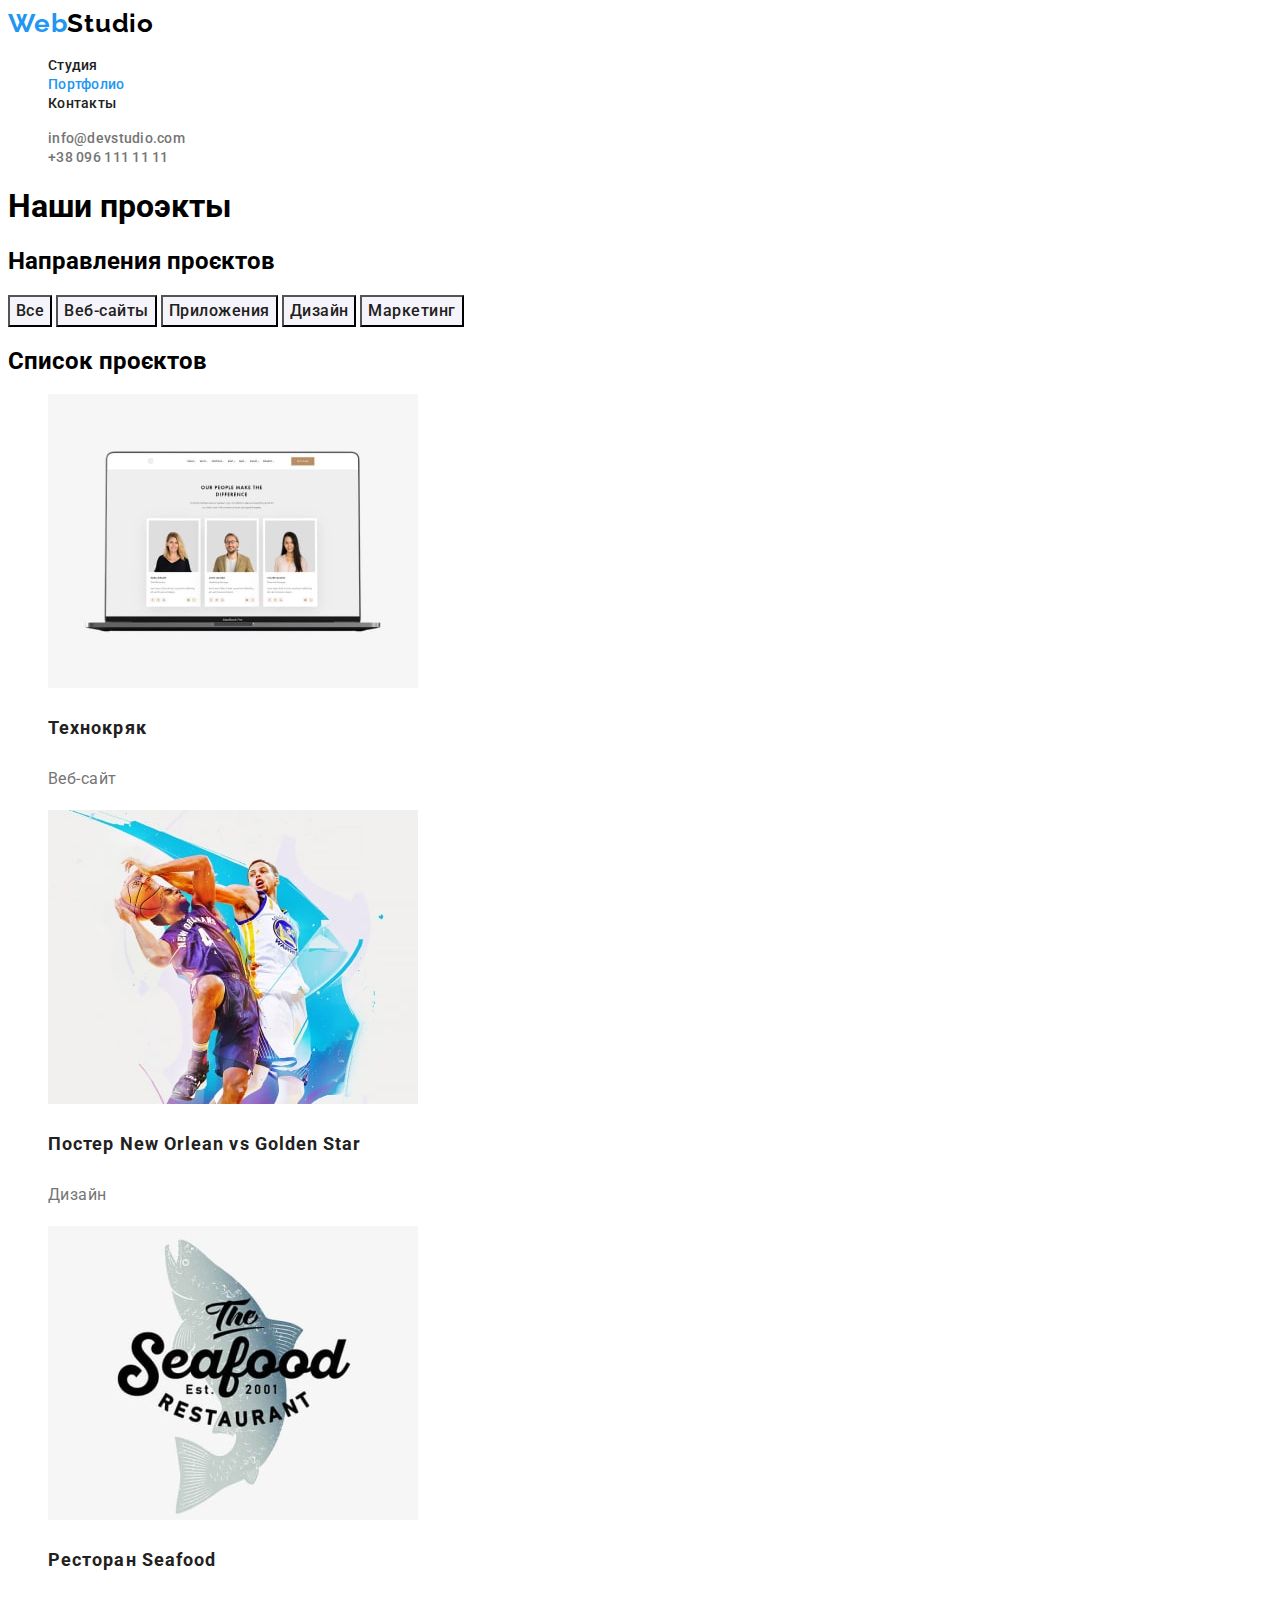
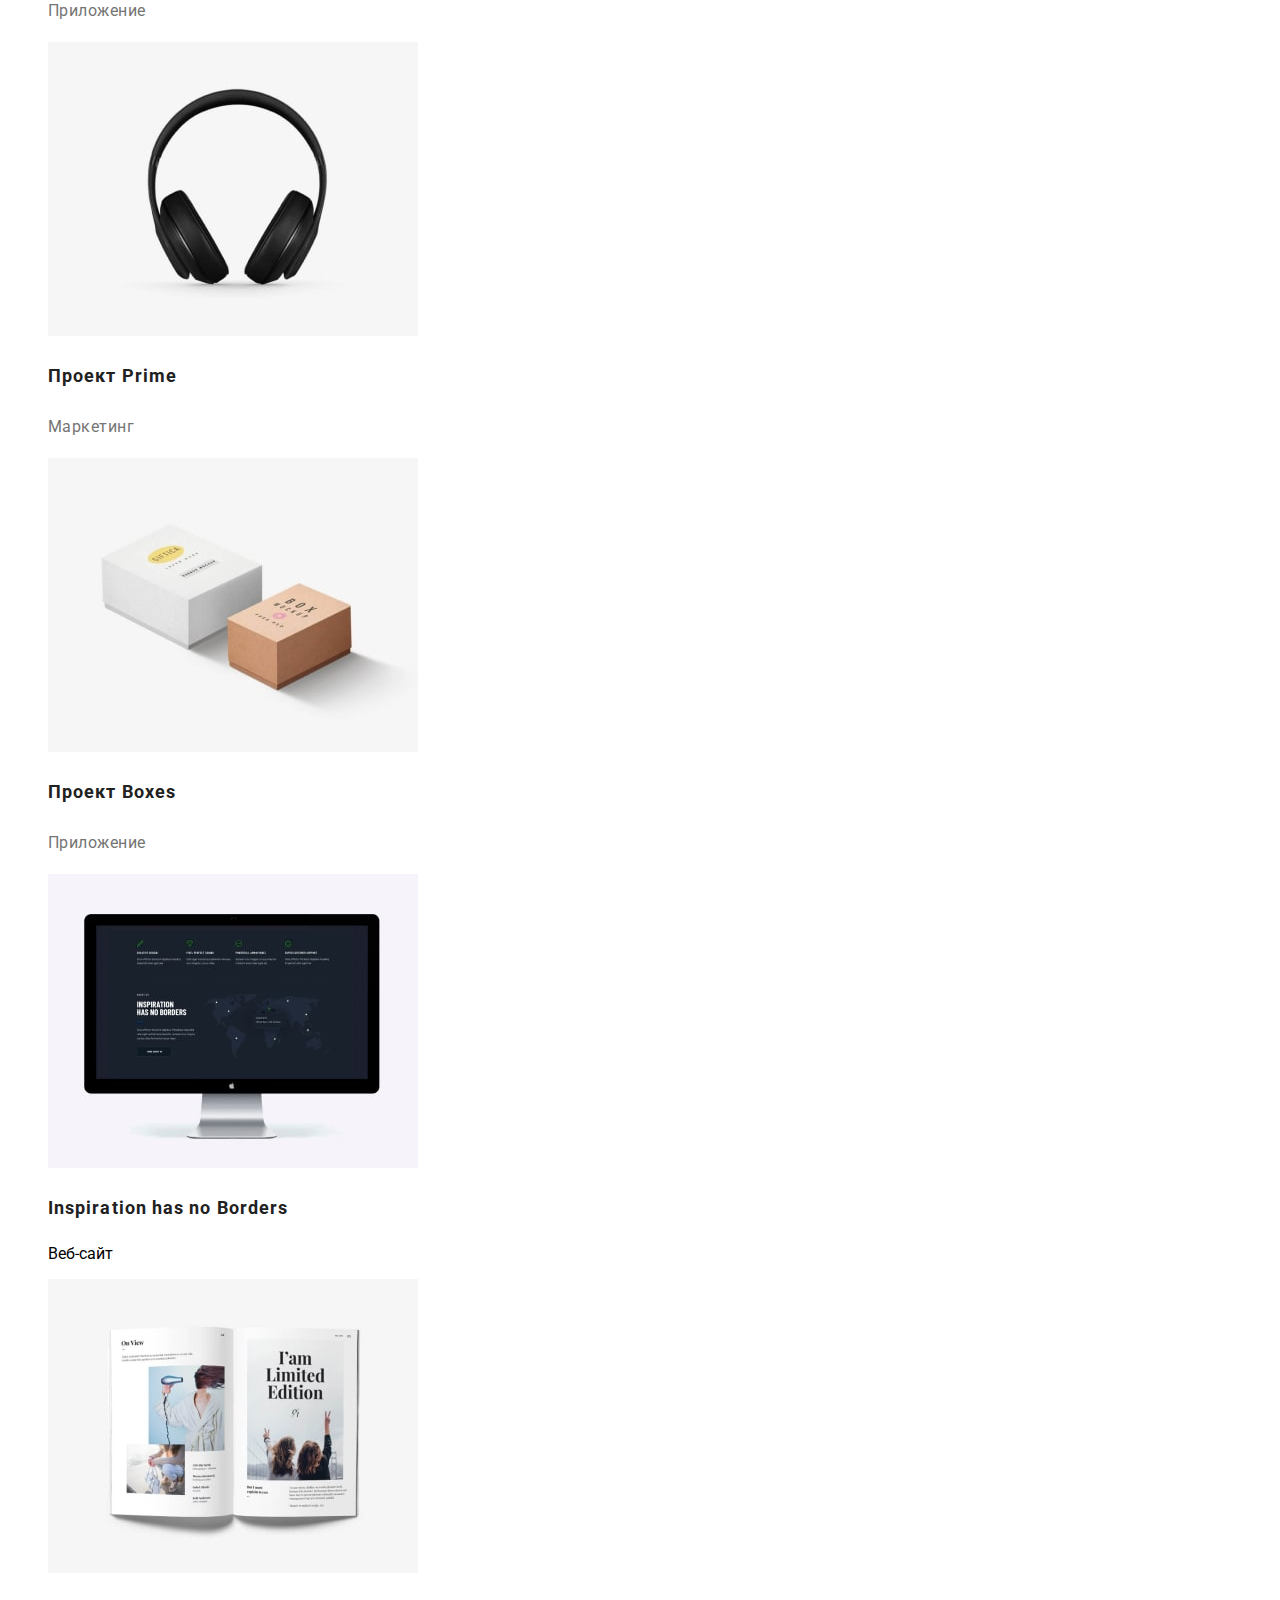
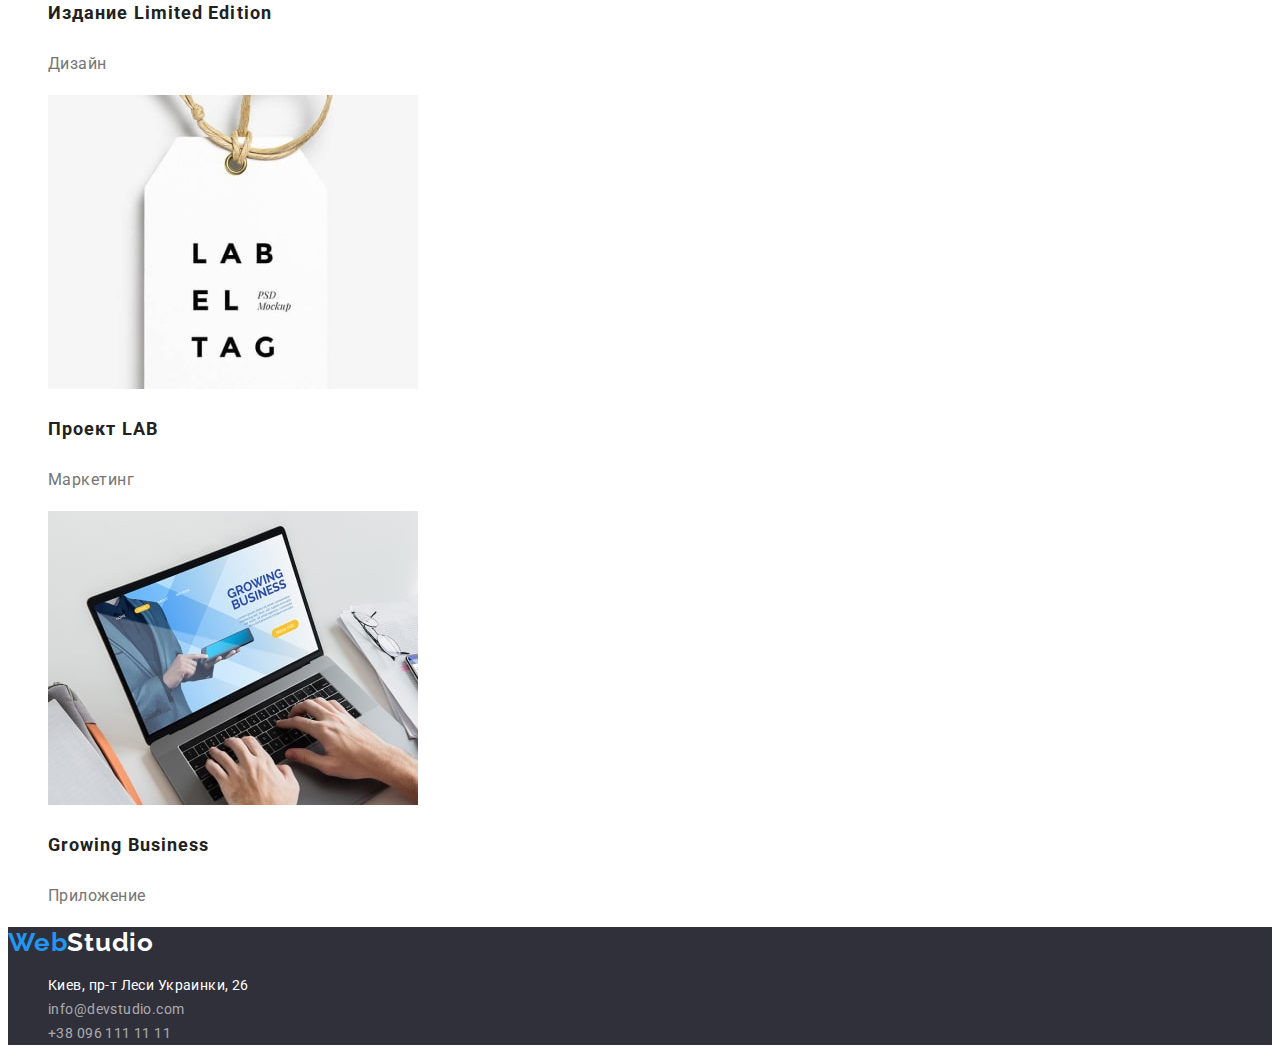
==== portfolio.html @ a6e94756 "Clone home work 2" ====
<!DOCTYPE html>
<html lang="en">
<head>
    <meta charset="UTF-8">
    <meta http-equiv="X-UA-Compatible" content="IE=edge">
    <meta name="viewport" content="width=device-width, initial-scale=1.0">
    <title>Document</title>
    <link rel="stylesheet" href="./ccs/styles.css">
    <link rel="preconnect" href="https://fonts.googleapis.com">
    <link rel="preconnect" href="https://fonts.gstatic.com" crossorigin>
    <link href="https://fonts.googleapis.com/css2?family=Raleway:wght@700&family=Roboto:wght@400;500;700;900&display=swap"
        rel="stylesheet">
    </head>
<body class="pages">
<header>
    <nav>
        <a href="" lang="en" class="logo logo-header link"><span class="logo-accent">Web</span>Studio</a>
        <ul class="naw-list">
            <li class="naw-item list">
                <a href="./" class="naw-link link">Студия</a>
            </li>
            <li class="naw-item list">
                <a href="./portfolio.html" class="naw-link current link">Портфолио</a>
            </li>
            <li class="naw-item list">
                <a href="" class="naw-link link">Контакты</a>
            </li>
        </ul>
    </nav>
    <ul class="info-list">
        <li class="info-item list">
            <a href="" lang="en" class="info-link link">info@devstudio.com</a>
        </li>
        <li class="info-item list">
            <a href="" class="info-link link">+38 096 111 11 11</a>
        </li>
    </ul>
</header>
<main>
    <h1>Наши проэкты</h1>
    <!-- Направления проєктов -->
    <section class="filter">
        <h2 class="filter-title">Направления проєктов</h2>
        <button type="button" class="filter-button">Все</button>
        <button type="button" class="filter-button">Веб-сайты</button>
        <button type="button" class="filter-button">Приложения</button>
        <button type="button" class="filter-button">Дизайн</button>
        <button type="button" class="filter-button">Маркетинг</button>
    </section>
    <section class="project">
        <h2 class="project-title">Список проєктов</h2>
        <ul class="project-list">
            <li class="project-item list">
                <img src="./images/portfolio/project-1.jpg" alt="Макет рабочего сайта" width="370" height="294">
                <h3 class="project-name">Технокряк</h3>
                <p class="project-type">Веб-сайт</p>
            </li>
            <li class="project-item list">
                <img src="./images/portfolio/project-2.jpg" alt="Постер на ктором Играют в баскетбол" width="370" height="294">
                <h3 class="project-name">Постер <span lang="en">New Orlean vs Golden Star</span></h3>
                <p class="project-type">Дизайн</p>
            </li>
            <li class="pproject-item list">
                <img src="./images/portfolio/project-3.jpg" alt="Логотип приложения" width="370" height="294">
                <h3 class="project-name">Ресторан <span lang="en">Seafood</span></h3>
                <p class="project-type">Приложение</p>
            </li>
            <li class="project-item list">
                <img src="./images/portfolio/project-4.jpg" alt="Наушники" width="370" height="294">
                <h3 class="project-name">Проект <span lang="en">Prime</span></h3>
                <p class="project-type">Маркетинг</p>
            </li>
            <li class="project-item list">
                <img src="./images/portfolio/project-5.jpg" alt="Две коробки" width="370" height="294">
                <h3 class="project-name">Проект <span lang="en">Boxes</span></h3>
                <p class="project-type">Приложение</p>
            </li>
            <li class="project-item list">
                <img src="./images/portfolio/project-6.jpg" alt="Макет рабочего сайта" width="370" height="294">
                <h3 lang="en" class="project-name">Inspiration has no Borders</h3>
                <p class="type">Веб-сайт</p>
            </li>
            <li class="project-item list">
                <img src="./images/portfolio/project-7.jpg" alt="Разворот книги с изображениями" width="370" height="294">
                <h3 class="project-name">Издание <span lang="en">Limited Edition</span></h3>
                <p class="project-type">Дизайн</p>
            </li>
            <li class="project-item list">
                <img src="./images/portfolio/project-8.jpg" alt="Бирка с надписью" width="370" height="294">
                <h3 class="project-name">Проект <span lang="en">LAB</span></h3>
                <p class="project-type">Маркетинг</p>
            </li>
            <li class="project-item list">
                <img src="./images/portfolio/project-9.jpg" alt="Ноутбук с открытм приложением" width="370" height="294">
                <h3 lang="en" class="project-name">Growing Business</h3>
                <p class="project-type">Приложение</p>
            </li>
        </ul>
    </section>

</main>
<footer class="footer">
    <a href="" lang="en" class="logo logo-footer link"><span class="logo-accent">Web</span>Studio</a>
    <address class="address">
        <ul class="address-list">
            <li class="address-item list">
                <a href="" class="address-link link">Киев, пр-т Леси Украинки, 26</a>
            </li>
            <li class="address-item list">
                <a href="mailto:info@devstudio.com" lang="en" class="address-link info link">info@devstudio.com</a>
            </li>
            <li class="address-item list">
                <a href="tel:+380961111111" class="address-link info link">+38 096 111 11 11</a>
            </li>
        </ul>
    </address>
</footer>
 
</body>
</html>
---- ccs/styles.css ----
/*  Основной фон       #FFFFFF 
    Вспомагателный фон #F5F4FA 
    Основной текст     #757575 
    Текст заголовков   #212121
    Акцент             #2196F3
    Цвет Лого          #000000

*/

:root {
    --primary-bg-color: #ffffff;
    --secondary-bg-color: #f5f4fa;
    --footer-bg-color: #2f303a;

    --primary-text-color: #757575;
    --secondary-text-color: #ffffff;
    --title-text-color: #212121;

    --logo-white-color: #ffffff;
    --logo-blask-color: #000000;

    --accent-color: #2196f3;
}
/*-------------MAIN-------------*/
.link {
    text-decoration: none;
}
.list {
    list-style-type: none;
}
.pages {
    font-family: Roboto;

    background-color: var(--primary-bg-color);
}

.logo {
    font-family: Raleway;
    font-weight: 700;
    font-size: 26px;
    line-height: 1.19;
    letter-spacing: 0.03em;
    font-size: 26px;
}
.logo-header {
    color: var(--logo-blask-color);
}
.logo-footer {
    color: var(--logo-white-color);
}

.logo-accent {
    color: var(--accent-color);
}

/*----------Site naw----------*/
.naw-link {
    font-style: normal;
    font-weight: 500;
    font-size: 14px;
    line-height: 1.14;
    letter-spacing: 0.02em;
    color: var(--title-text-color);
}

.naw-link:hover,
.naw-link:focus {
    color: var(--accent-color);
}
.naw-link.current {
    color: var(--accent-color);
}

.info-link {
    font-style: normal;
    font-weight: 500;
    font-size: 14px;
    line-height: 1.14;
    letter-spacing: 0.02em;
    color: var(--primary-text-color);
}

.info-link:hover,
.info-link:focus {
    color: var(--accent-color);
}
.address-link {
    font-style: normal;
    font-weight: normal;
    font-size: 14px;
    line-height: 1.71;
    letter-spacing: 0.03em;
    color: var(--secondary-text-color);
}
.address-link.info {
    color: rgba(255, 255, 255, 0.6);
}

/* index.html */

/* --------------------HERO-------------------- */
.hero {
    background-color: var(--primary-text-color);
}
.hero-title {
    font-weight: 900;
    font-size: 44px;
    line-height: 1.36;
    text-align: center;
    letter-spacing: 0.06em;
    text-transform: uppercase;
    color: var(--secondary-text-color);
    font-size: 44px;
}
.hero-button {
    font-weight: 700;
    font-size: 16px;
    line-height: 1.87;
    letter-spacing: 0.06em;
    color: var(--secondary-text-color);
    background-color: var(--accent-color);
    font-size: 16px;
}

/* --------------------ADVANTAGE-------------------- */
.advantage-title {
    font-weight: 700;
    font-size: 14px;
    line-height: 1.4;
    letter-spacing: 0.03em;
    text-transform: uppercase;
    color: var(--title-text-color);
}
.advantage-text {
    font-weight: normal;
    font-size: 14px;
    line-height: 1.71;
    letter-spacing: 0.03em;
    color: var(--primary-text-color);
}

.about-title {
    font-weight: 700;
    font-size: 36px;
    line-height: 1.16;
    text-align: center;
    letter-spacing: 0.03em;
    color: var(--title-text-color);
}

/* --------------------TEAM-------------------- */
.team {
    background-color: var(--secondary-bg-color);
}
.team-title {
    font-weight: 700;
    font-size: 36px;
    line-height: 1.16;
    text-align: center;
    letter-spacing: 0.03em;
    color: var(--title-text-color);
}

.team-name {
    font-weight: 500;
    font-size: 16px;
    line-height: 1.19;
    letter-spacing: 0.03em;
    color: var(--title-text-color);
}
.team-post {
    font-weight: 400;
    font-size: 16px;
    line-height: 1.19;
    letter-spacing: 0.03em;
    color: var(--primary-text-color);
}
/* --------------------FOOTER-------------------- */
.footer {
    background-color: var(--footer-bg-color);
}

/* --------------------portfolio.html-------------------- */

/* --------------------FILTER-------------------- */
.filter-button {
    font-family: Roboto;
    font-weight: 500;
    font-size: 16px;
    line-height: 1.62;
    letter-spacing: 0.03em;
    background-color: var(--secondary-bg-color);
    color: var(--title-text-color);
}
.filter-button:focus,
.filter-button:hover {
    background-color: var(--accent-color);
    color: var(--secondary-text-color);
}

/* --------------------PROJECTS-------------------- */
.project-name {
    font-weight: 700;
    font-size: 18px;
    line-height: 2;
    letter-spacing: 0.06em;
    color: var(--title-text-color);
}
.project-type {
    font-weight: 400;
    font-size: 16px;
    line-height: 1.87;
    letter-spacing: 0.03em;
    color: var(--primary-text-color);
}
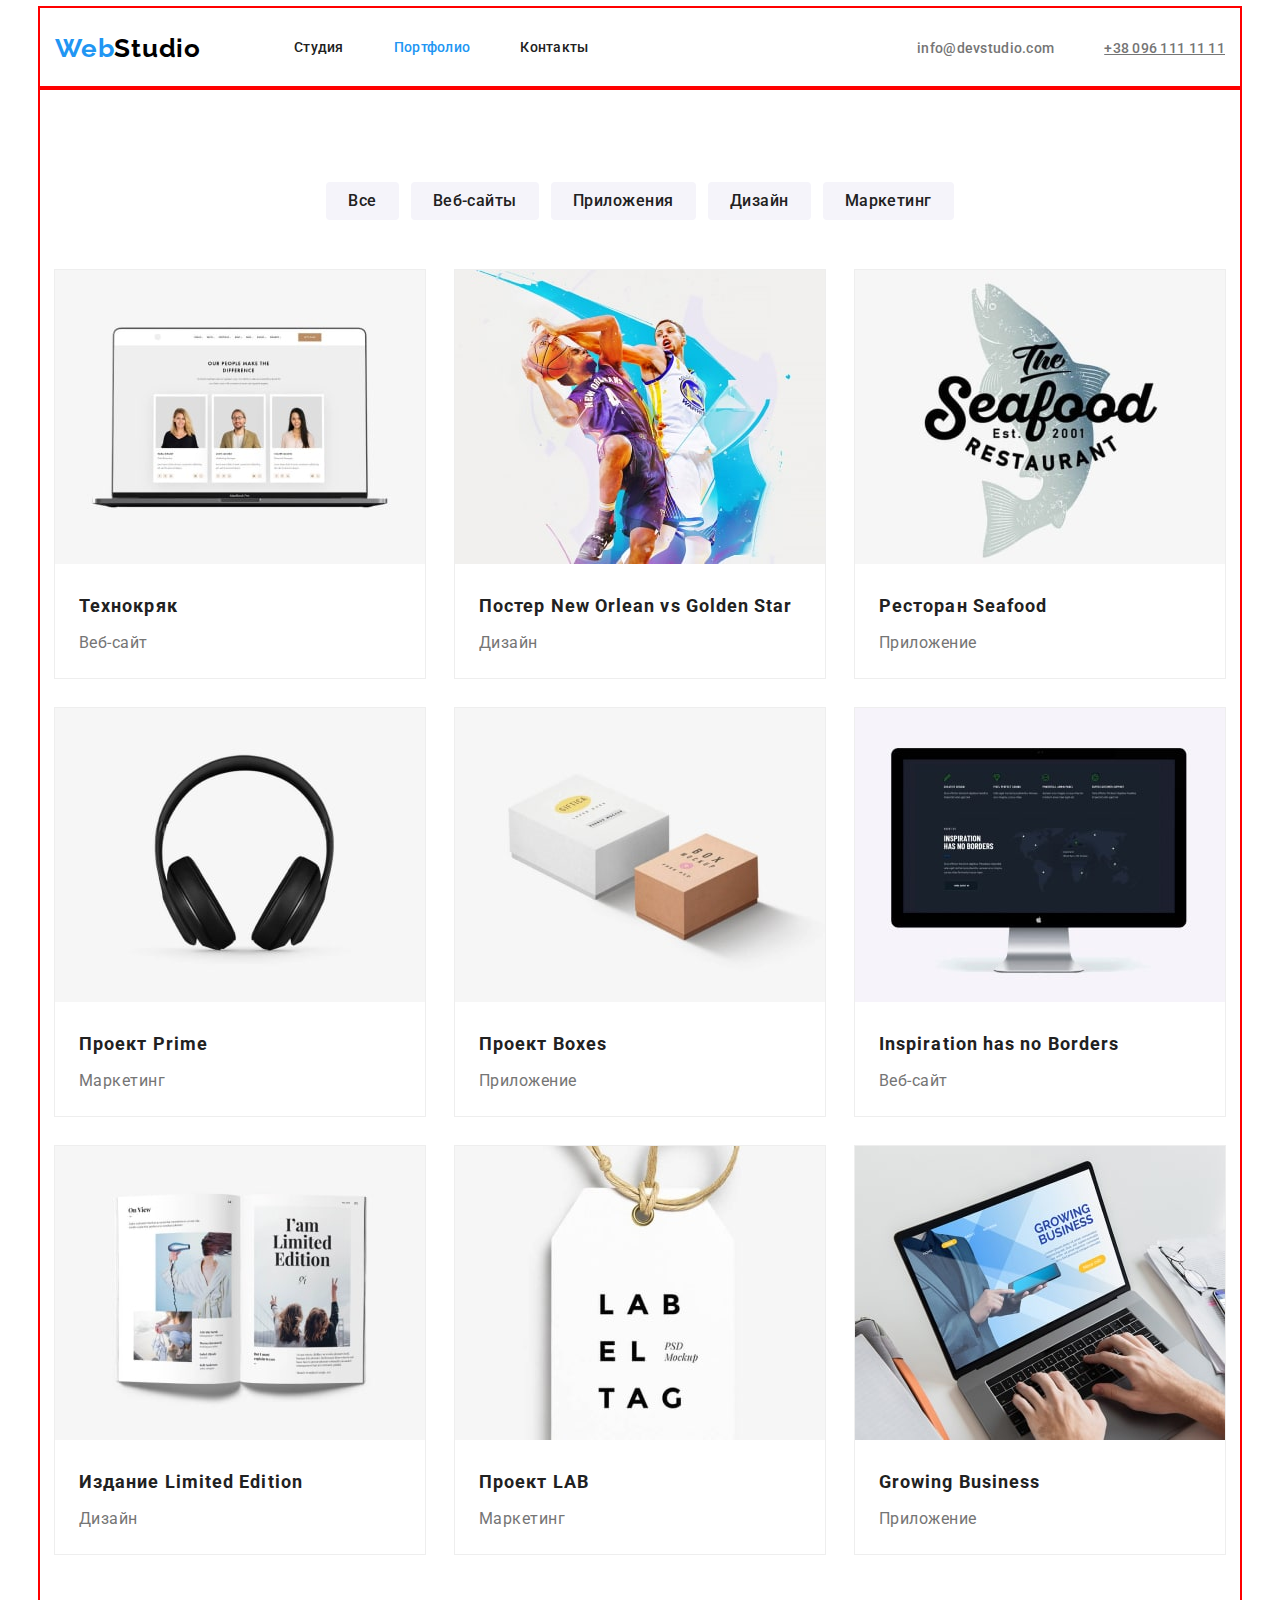
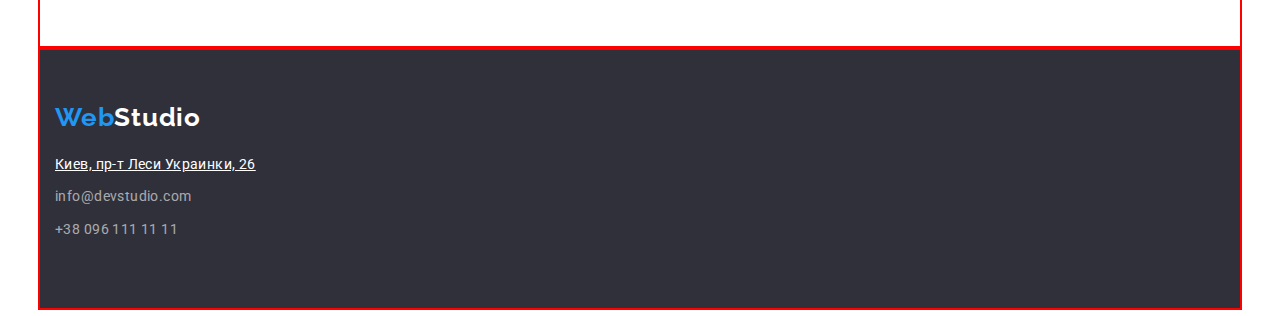
==== commit e0f17ff7: "Add home work 3." ====
--- a/portfolio.html
+++ b/portfolio.html
@@ -11,110 +11,114 @@
     <link href="https://fonts.googleapis.com/css2?family=Raleway:wght@700&family=Roboto:wght@400;500;700;900&display=swap"
         rel="stylesheet">
     </head>
-<body class="pages">
-<header>
-    <nav>
-        <a href="" lang="en" class="logo logo-header link"><span class="logo-accent">Web</span>Studio</a>
-        <ul class="naw-list">
-            <li class="naw-item list">
-                <a href="./" class="naw-link link">Студия</a>
-            </li>
-            <li class="naw-item list">
-                <a href="./portfolio.html" class="naw-link current link">Портфолио</a>
-            </li>
-            <li class="naw-item list">
-                <a href="" class="naw-link link">Контакты</a>
-            </li>
-        </ul>
-    </nav>
-    <ul class="info-list">
-        <li class="info-item list">
-            <a href="" lang="en" class="info-link link">info@devstudio.com</a>
-        </li>
-        <li class="info-item list">
-            <a href="" class="info-link link">+38 096 111 11 11</a>
-        </li>
-    </ul>
-</header>
+<body class="pages"> 
+    <header class="page-header">
+        <div class="main-nav conteiner">
+            <nav class="nav-content">
+                <a href="" lang="en" class="logo logo-header link"><span class="logo-accent">Web</span>Studio</a>
+                <ul class="naw-list list">
+                    <li class="naw-item">
+                        <a href="./" class="naw-link link">Студия</a>
+                    </li>
+                    <li class="naw-item">
+                        <a href="" class="naw-link current link">Портфолио</a>
+                    </li>
+                    <li class="naw-item">
+                        <a href="" class="naw-link link">Контакты</a>
+                    </li>
+                </ul>
+            </nav>
+            <ul class="info-list list">
+                <li class="info-item">
+                    <a href="" lang="en" class="info-link link">info@devstudio.com</a>
+                </li>
+                <li class="info-item list">
+                    <a href="" class="info-link">+38 096 111 11 11</a>
+                </li>
+            </ul>
+        </div>
+    </header>
 <main>
-    <h1>Наши проэкты</h1>
-    <!-- Направления проєктов -->
-    <section class="filter">
-        <h2 class="filter-title">Направления проєктов</h2>
-        <button type="button" class="filter-button">Все</button>
-        <button type="button" class="filter-button">Веб-сайты</button>
-        <button type="button" class="filter-button">Приложения</button>
-        <button type="button" class="filter-button">Дизайн</button>
-        <button type="button" class="filter-button">Маркетинг</button>
+    <section class="main-project conteiner">
+        <h1 class="visually-hidden">Наши проэкты</h1>
+        <!-- Направления проєктов -->
+        <div class="filter">
+            <h2 class="filter-title visually-hidden">Направления проєктов</h2>
+            <button type="button" class="filter-button">Все</button>
+            <button type="button" class="filter-button">Веб-сайты</button>
+            <button type="button" class="filter-button">Приложения</button>
+          <button type="button" class="filter-button">Дизайн</button>
+            <button type="button" class="filter-button">Маркетинг</button>
+        </div>
+        <div class="project">
+            <h2 class="project-title visually-hidden">Список проєктов</h2>
+            <ul class="project-list list">
+                <li class="project-item">
+                    <img src="./images/portfolio/project-1.jpg" alt="Макет рабочего сайта" width="370" height="294">
+                    <h3 class="project-name">Технокряк</h3>
+                    <p class="project-type">Веб-сайт</p>
+                </li>
+                <li class="project-item">
+                    <img src="./images/portfolio/project-2.jpg" alt="Постер на ктором Играют в баскетбол" width="370"
+                        height="294">
+                    <h3 class="project-name">Постер <span lang="en">New Orlean vs Golden Star</span></h3>
+                    <p class="project-type">Дизайн</p>
+                </li>
+                <li class="project-item">
+                    <img src="./images/portfolio/project-3.jpg" alt="Логотип приложения" width="370" height="294">
+                    <h3 class="project-name">Ресторан <span lang="en">Seafood</span></h3>
+                    <p class="project-type">Приложение</p>
+                </li>
+                <li class="project-item">
+                    <img src="./images/portfolio/project-4.jpg" alt="Наушники" width="370" height="294">
+                    <h3 class="project-name">Проект <span lang="en">Prime</span></h3>
+                    <p class="project-type">Маркетинг</p>
+                </li>
+                <li class="project-item">
+                    <img src="./images/portfolio/project-5.jpg" alt="Две коробки" width="370" height="294">
+                    <h3 class="project-name">Проект <span lang="en">Boxes</span></h3>
+                    <p class="project-type">Приложение</p>
+                </li>
+                <li class="project-item">
+                    <img src="./images/portfolio/project-6.jpg" alt="Макет рабочего сайта" width="370" height="294">
+                    <h3 lang="en" class="project-name">Inspiration has no Borders</h3>
+                    <p class="project-type">Веб-сайт</p>
+                </li>
+                <li class="project-item">
+                    <img src="./images/portfolio/project-7.jpg" alt="Разворот книги с изображениями" width="370" height="294">
+                    <h3 class="project-name">Издание <span lang="en">Limited Edition</span></h3>
+                    <p class="project-type">Дизайн</p>
+                </li>
+                <li class="project-item">
+                    <img src="./images/portfolio/project-8.jpg" alt="Бирка с надписью" width="370" height="294">
+                    <h3 class="project-name">Проект <span lang="en">LAB</span></h3>
+                    <p class="project-type">Маркетинг</p>
+                </li>
+                <li class="project-item">
+                    <img src="./images/portfolio/project-9.jpg" alt="Ноутбук с открытм приложением" width="370" height="294">
+                    <h3 lang="en" class="project-name">Growing Business</h3>
+                    <p class="project-type">Приложение</p>
+                </li>
+            </ul>
+        </div>
     </section>
-    <section class="project">
-        <h2 class="project-title">Список проєктов</h2>
-        <ul class="project-list">
-            <li class="project-item list">
-                <img src="./images/portfolio/project-1.jpg" alt="Макет рабочего сайта" width="370" height="294">
-                <h3 class="project-name">Технокряк</h3>
-                <p class="project-type">Веб-сайт</p>
-            </li>
-            <li class="project-item list">
-                <img src="./images/portfolio/project-2.jpg" alt="Постер на ктором Играют в баскетбол" width="370" height="294">
-                <h3 class="project-name">Постер <span lang="en">New Orlean vs Golden Star</span></h3>
-                <p class="project-type">Дизайн</p>
-            </li>
-            <li class="pproject-item list">
-                <img src="./images/portfolio/project-3.jpg" alt="Логотип приложения" width="370" height="294">
-                <h3 class="project-name">Ресторан <span lang="en">Seafood</span></h3>
-                <p class="project-type">Приложение</p>
-            </li>
-            <li class="project-item list">
-                <img src="./images/portfolio/project-4.jpg" alt="Наушники" width="370" height="294">
-                <h3 class="project-name">Проект <span lang="en">Prime</span></h3>
-                <p class="project-type">Маркетинг</p>
-            </li>
-            <li class="project-item list">
-                <img src="./images/portfolio/project-5.jpg" alt="Две коробки" width="370" height="294">
-                <h3 class="project-name">Проект <span lang="en">Boxes</span></h3>
-                <p class="project-type">Приложение</p>
-            </li>
-            <li class="project-item list">
-                <img src="./images/portfolio/project-6.jpg" alt="Макет рабочего сайта" width="370" height="294">
-                <h3 lang="en" class="project-name">Inspiration has no Borders</h3>
-                <p class="type">Веб-сайт</p>
-            </li>
-            <li class="project-item list">
-                <img src="./images/portfolio/project-7.jpg" alt="Разворот книги с изображениями" width="370" height="294">
-                <h3 class="project-name">Издание <span lang="en">Limited Edition</span></h3>
-                <p class="project-type">Дизайн</p>
-            </li>
-            <li class="project-item list">
-                <img src="./images/portfolio/project-8.jpg" alt="Бирка с надписью" width="370" height="294">
-                <h3 class="project-name">Проект <span lang="en">LAB</span></h3>
-                <p class="project-type">Маркетинг</p>
-            </li>
-            <li class="project-item list">
-                <img src="./images/portfolio/project-9.jpg" alt="Ноутбук с открытм приложением" width="370" height="294">
-                <h3 lang="en" class="project-name">Growing Business</h3>
-                <p class="project-type">Приложение</p>
-            </li>
-        </ul>
-    </section>
-
 </main>
-<footer class="footer">
-    <a href="" lang="en" class="logo logo-footer link"><span class="logo-accent">Web</span>Studio</a>
-    <address class="address">
-        <ul class="address-list">
-            <li class="address-item list">
-                <a href="" class="address-link link">Киев, пр-т Леси Украинки, 26</a>
-            </li>
-            <li class="address-item list">
-                <a href="mailto:info@devstudio.com" lang="en" class="address-link info link">info@devstudio.com</a>
-            </li>
-            <li class="address-item list">
-                <a href="tel:+380961111111" class="address-link info link">+38 096 111 11 11</a>
-            </li>
-        </ul>
-    </address>
-</footer>
+    <footer class="footer conteiner">
+        <a href="" lang="en" class="logo logo-footer link"><span class="logo-accent">Web</span>Studio</a>
+        <address class="address">
+            <ul class="address-list list">
+                <li class="address-item">
+                    <a href="" class="address-link">Киев, пр-т Леси Украинки, 26</a>
+                </li>
+                <li class="address-item">
+                    <a href="mailto:info@devstudio.com" lang="en" class="address-link info link">info@devstudio.com</a>
+                </li>
+                <li class="address-item">
+                    <a href="tel:+380961111111" class="address-link info link">+38 096 111 11 11</a>
+                </li>
+            </ul>
+        </address>
+    </footer>
  
 </body>
 </html>--- a/ccs/styles.css
+++ b/ccs/styles.css
@@ -6,6 +6,11 @@
     Цвет Лого          #000000
 
 */
+*,
+*::before,
+*::after {
+    box-sizing: border-box;
+}
 
 :root {
     --primary-bg-color: #ffffff;
@@ -22,10 +27,40 @@
     --accent-color: #2196f3;
 }
 /*-------------MAIN-------------*/
+.conteiner {
+    margin-left: auto;
+    margin-right: auto;
+    width: 1200px;
+    padding-left: 15px;
+    padding-right: 15px;
+    outline: 2px solid red;
+}
+h1,
+h2,
+h3,
+h4,
+h5,
+h6,
+p {
+    margin: 0;
+}
+
+.visually-hidden {
+    position: absolute;
+    width: 1px;
+    height: 1px;
+    margin: -1px;
+    padding: 0;
+    overflow: hidden;
+    border: 0;
+    clip: rect(0 0 0 0);
+}
 .link {
     text-decoration: none;
 }
 .list {
+    padding: 0px;
+    margin: 0px;
     list-style-type: none;
 }
 .pages {
@@ -54,13 +89,37 @@
 }
 
 /*----------Site naw----------*/
+.main-nav {
+    display: flex;
+    align-items: center;
+    justify-content: space-between;
+}
+
+.nav-content {
+    display: flex;
+    align-items: center;
+}
+
+.naw-list {
+    display: flex;
+    margin-left: 93px;
+}
+
+.naw-item:not(:last-child) {
+    margin-right: 50px;
+}
+
 .naw-link {
+    display: block;
+    padding-top: 32px;
+    padding-bottom: 32px;
     font-style: normal;
     font-weight: 500;
     font-size: 14px;
     line-height: 1.14;
     letter-spacing: 0.02em;
     color: var(--title-text-color);
+    /* background-color: teal; */
 }
 
 .naw-link:hover,
@@ -71,7 +130,17 @@
     color: var(--accent-color);
 }
 
+.info-list {
+    display: flex;
+}
+.info-item:not(:last-child) {
+    margin-right: 50px;
+}
+
 .info-link {
+    /* background-color: tomato; */
+    padding-top: 32px;
+    padding-bottom: 32px;
     font-style: normal;
     font-weight: 500;
     font-size: 14px;
@@ -84,6 +153,13 @@
 .info-link:focus {
     color: var(--accent-color);
 }
+
+.address {
+    margin-top: 20px;
+}
+.address-item:not(:last-child) {
+    margin-bottom: 9px;
+}
 .address-link {
     font-style: normal;
     font-weight: normal;
@@ -100,9 +176,18 @@
 
 /* --------------------HERO-------------------- */
 .hero {
+    padding-top: 47px;
+    padding-bottom: 47px;
+}
+
+.hero-content {
     background-color: var(--primary-text-color);
+    text-align: center;
+    padding-top: 200px;
+    padding-bottom: 200px;
 }
 .hero-title {
+    padding-bottom: 20px;
     font-weight: 900;
     font-size: 44px;
     line-height: 1.36;
@@ -113,6 +198,11 @@
     font-size: 44px;
 }
 .hero-button {
+    padding-bottom: 20px;
+    display: inline-block;
+    border-radius: 4px;
+    padding: 10px 32px;
+    font-family: Roboto;
     font-weight: 700;
     font-size: 16px;
     line-height: 1.87;
@@ -123,7 +213,23 @@
 }
 
 /* --------------------ADVANTAGE-------------------- */
+.advantage {
+    padding-bottom: 47px;
+}
+
+.advantage-list {
+    display: flex;
+    margin-left: -15px;
+    margin-right: -15px;
+}
+.advantage-item {
+    margin-left: 15px;
+    margin-right: 15px;
+    flex-basis: calc((100% - 90px) / 3);
+}
+
 .advantage-title {
+    margin-bottom: 10px;
     font-weight: 700;
     font-size: 14px;
     line-height: 1.4;
@@ -138,8 +244,12 @@
     letter-spacing: 0.03em;
     color: var(--primary-text-color);
 }
-
+.about {
+    padding-bottom: 94px;
+    padding-top: 47px;
+}
 .about-title {
+    margin-bottom: 50px;
     font-weight: 700;
     font-size: 36px;
     line-height: 1.16;
@@ -148,11 +258,21 @@
     color: var(--title-text-color);
 }
 
+.about-list {
+    display: flex;
+}
+.about-item:not(:last-child) {
+    margin-right: 30px;
+}
+
 /* --------------------TEAM-------------------- */
 .team {
+    padding-top: 94px;
+    padding-bottom: 94px;
     background-color: var(--secondary-bg-color);
 }
 .team-title {
+    margin-bottom: 50px;
     font-weight: 700;
     font-size: 36px;
     line-height: 1.16;
@@ -161,7 +281,23 @@
     color: var(--title-text-color);
 }
 
+.team-list {
+    display: flex;
+}
+
+.team-item {
+    text-align: center;
+    border-bottom-right-radius: 4px;
+    border-bottom-left-radius: 4px;
+    background-color: var(--primary-bg-color);
+}
+.team-item:not(:last-child) {
+    margin-right: 30px;
+}
+
 .team-name {
+    margin-top: 30px;
+    margin-bottom: 10px;
     font-weight: 500;
     font-size: 16px;
     line-height: 1.19;
@@ -169,6 +305,7 @@
     color: var(--title-text-color);
 }
 .team-post {
+    margin-bottom: 30px;
     font-weight: 400;
     font-size: 16px;
     line-height: 1.19;
@@ -177,13 +314,27 @@
 }
 /* --------------------FOOTER-------------------- */
 .footer {
+    padding-top: 54px;
+    padding-bottom: 66px;
     background-color: var(--footer-bg-color);
 }
 
 /* --------------------portfolio.html-------------------- */
 
 /* --------------------FILTER-------------------- */
+.main-project {
+    padding-top: 94px;
+    padding-bottom: 94px;
+}
+.filter {
+    text-align: center;
+    padding-bottom: 50px;
+}
 .filter-button {
+    display: inline-block;
+    border: 0px;
+    border-radius: 4px;
+    padding: 6px 22px;
     font-family: Roboto;
     font-weight: 500;
     font-size: 16px;
@@ -197,9 +348,28 @@
     background-color: var(--accent-color);
     color: var(--secondary-text-color);
 }
+.filter-button:not(:last-child) {
+    margin-right: 8px;
+}
 
 /* --------------------PROJECTS-------------------- */
+
+.project-list {
+    display: flex;
+    flex-wrap: wrap;
+    margin: -15px;
+}
+.project-item {
+    outline: 1px solid #eeeeee;
+    margin: 15px;
+    flex-basis: calc((100% - 90px) / 3);
+}
+
 .project-name {
+    padding-left: 24px;
+    padding-right: 24px;
+    padding-top: 20px;
+    padding-bottom: 4px;
     font-weight: 700;
     font-size: 18px;
     line-height: 2;
@@ -207,6 +377,9 @@
     color: var(--title-text-color);
 }
 .project-type {
+    padding-left: 24px;
+    padding-right: 24px;
+    padding-bottom: 20px;
     font-weight: 400;
     font-size: 16px;
     line-height: 1.87;
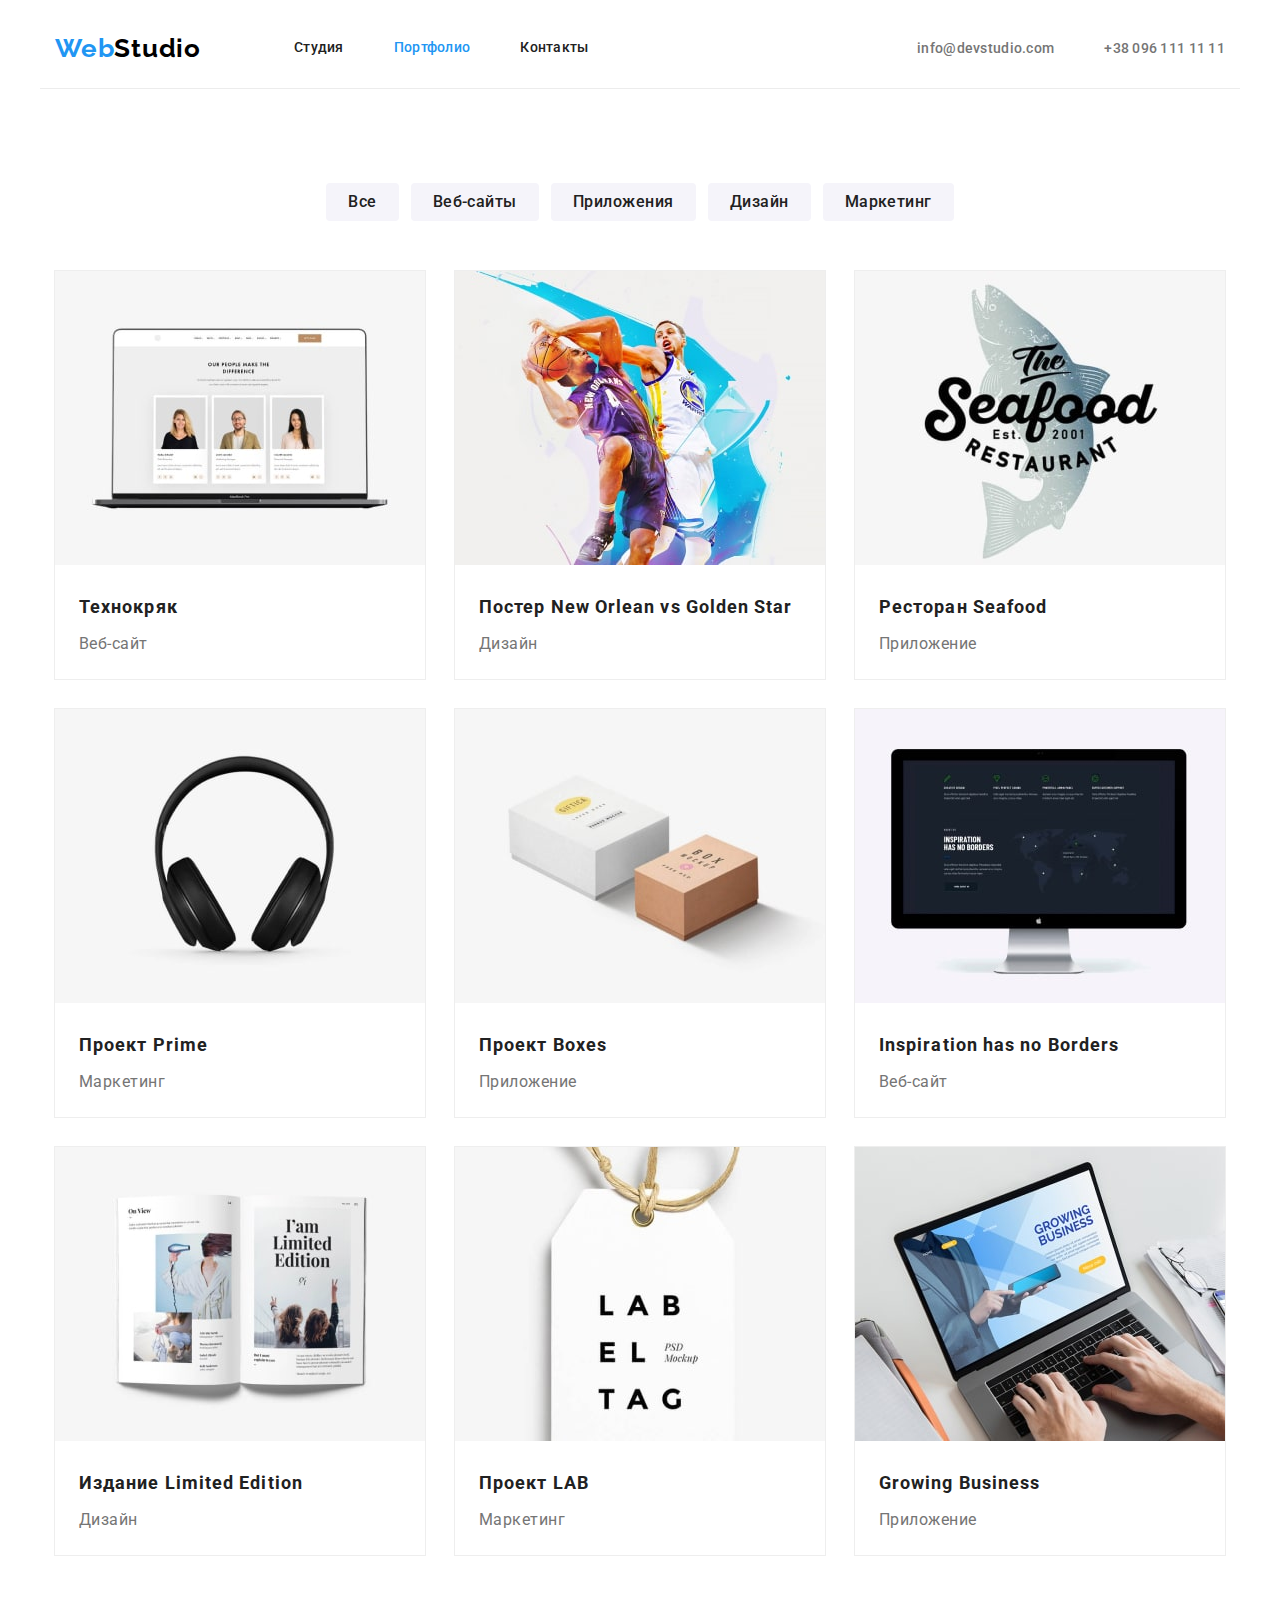
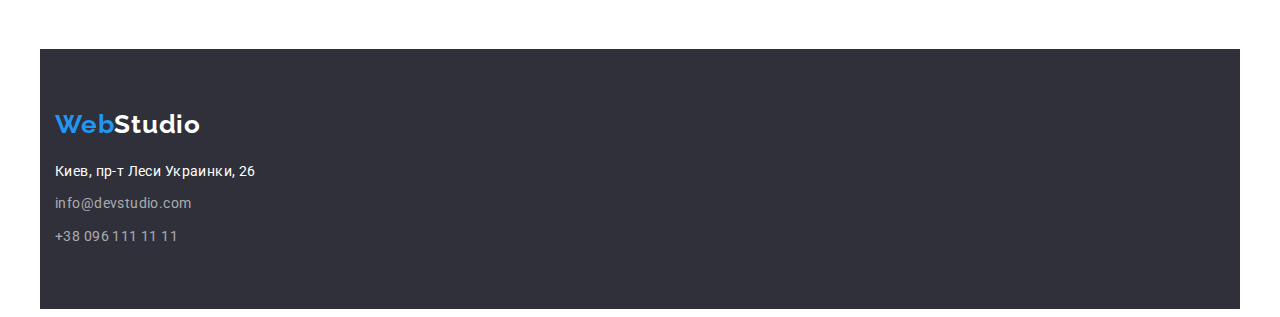
==== commit e60dbc20: "Исправил верстку контейнера." ====
--- a/portfolio.html
+++ b/portfolio.html
@@ -30,77 +30,79 @@
             </nav>
             <ul class="info-list list">
                 <li class="info-item">
-                    <a href="" lang="en" class="info-link link">info@devstudio.com</a>
+                    <a href="mailto:info@devstudio.com" lang="en" class="info-link link">info@devstudio.com</a>
                 </li>
                 <li class="info-item list">
-                    <a href="" class="info-link">+38 096 111 11 11</a>
+                    <a href="tel:+380961111111" class="info-link link">+38 096 111 11 11</a>
                 </li>
             </ul>
         </div>
     </header>
 <main>
-    <section class="main-project conteiner">
-        <h1 class="visually-hidden">Наши проэкты</h1>
-        <!-- Направления проєктов -->
-        <div class="filter">
-            <h2 class="filter-title visually-hidden">Направления проєктов</h2>
-            <button type="button" class="filter-button">Все</button>
-            <button type="button" class="filter-button">Веб-сайты</button>
-            <button type="button" class="filter-button">Приложения</button>
-          <button type="button" class="filter-button">Дизайн</button>
-            <button type="button" class="filter-button">Маркетинг</button>
-        </div>
-        <div class="project">
-            <h2 class="project-title visually-hidden">Список проєктов</h2>
-            <ul class="project-list list">
-                <li class="project-item">
-                    <img src="./images/portfolio/project-1.jpg" alt="Макет рабочего сайта" width="370" height="294">
-                    <h3 class="project-name">Технокряк</h3>
-                    <p class="project-type">Веб-сайт</p>
-                </li>
-                <li class="project-item">
-                    <img src="./images/portfolio/project-2.jpg" alt="Постер на ктором Играют в баскетбол" width="370"
-                        height="294">
-                    <h3 class="project-name">Постер <span lang="en">New Orlean vs Golden Star</span></h3>
-                    <p class="project-type">Дизайн</p>
-                </li>
-                <li class="project-item">
-                    <img src="./images/portfolio/project-3.jpg" alt="Логотип приложения" width="370" height="294">
-                    <h3 class="project-name">Ресторан <span lang="en">Seafood</span></h3>
-                    <p class="project-type">Приложение</p>
-                </li>
-                <li class="project-item">
-                    <img src="./images/portfolio/project-4.jpg" alt="Наушники" width="370" height="294">
-                    <h3 class="project-name">Проект <span lang="en">Prime</span></h3>
-                    <p class="project-type">Маркетинг</p>
-                </li>
-                <li class="project-item">
-                    <img src="./images/portfolio/project-5.jpg" alt="Две коробки" width="370" height="294">
-                    <h3 class="project-name">Проект <span lang="en">Boxes</span></h3>
-                    <p class="project-type">Приложение</p>
-                </li>
-                <li class="project-item">
-                    <img src="./images/portfolio/project-6.jpg" alt="Макет рабочего сайта" width="370" height="294">
-                    <h3 lang="en" class="project-name">Inspiration has no Borders</h3>
-                    <p class="project-type">Веб-сайт</p>
-                </li>
-                <li class="project-item">
-                    <img src="./images/portfolio/project-7.jpg" alt="Разворот книги с изображениями" width="370" height="294">
-                    <h3 class="project-name">Издание <span lang="en">Limited Edition</span></h3>
-                    <p class="project-type">Дизайн</p>
-                </li>
-                <li class="project-item">
-                    <img src="./images/portfolio/project-8.jpg" alt="Бирка с надписью" width="370" height="294">
-                    <h3 class="project-name">Проект <span lang="en">LAB</span></h3>
-                    <p class="project-type">Маркетинг</p>
-                </li>
-                <li class="project-item">
-                    <img src="./images/portfolio/project-9.jpg" alt="Ноутбук с открытм приложением" width="370" height="294">
-                    <h3 lang="en" class="project-name">Growing Business</h3>
-                    <p class="project-type">Приложение</p>
-                </li>
-            </ul>
-        </div>
+    <section class="section">
+       <div class="main-project conteiner">
+            <h1 class="visually-hidden">Наши проэкты</h1>
+            <!-- Направления проєктов -->
+            <div class="filter">
+                <h2 class="filter-title visually-hidden">Направления проєктов</h2>
+                <button type="button" class="filter-button">Все</button>
+                <button type="button" class="filter-button">Веб-сайты</button>
+                <button type="button" class="filter-button">Приложения</button>
+                <button type="button" class="filter-button">Дизайн</button>
+                <button type="button" class="filter-button">Маркетинг</button>
+            </div>
+            <div class="project">
+                <h2 class="project-title visually-hidden">Список проєктов</h2>
+                <ul class="project-list list">
+                    <li class="project-item">
+                        <img src="./images/portfolio/project-1.jpg" alt="Макет рабочего сайта" width="370" height="294">
+                        <h3 class="project-name">Технокряк</h3>
+                        <p class="project-type">Веб-сайт</p>
+                    </li>
+                    <li class="project-item">
+                        <img src="./images/portfolio/project-2.jpg" alt="Постер на ктором Играют в баскетбол" width="370"
+                            height="294">
+                        <h3 class="project-name">Постер <span lang="en">New Orlean vs Golden Star</span></h3>
+                        <p class="project-type">Дизайн</p>
+                    </li>
+                    <li class="project-item">
+                        <img src="./images/portfolio/project-3.jpg" alt="Логотип приложения" width="370" height="294">
+                        <h3 class="project-name">Ресторан <span lang="en">Seafood</span></h3>
+                        <p class="project-type">Приложение</p>
+                    </li>
+                    <li class="project-item">
+                        <img src="./images/portfolio/project-4.jpg" alt="Наушники" width="370" height="294">
+                        <h3 class="project-name">Проект <span lang="en">Prime</span></h3>
+                        <p class="project-type">Маркетинг</p>
+                    </li>
+                    <li class="project-item">
+                        <img src="./images/portfolio/project-5.jpg" alt="Две коробки" width="370" height="294">
+                        <h3 class="project-name">Проект <span lang="en">Boxes</span></h3>
+                        <p class="project-type">Приложение</p>
+                    </li>
+                    <li class="project-item">
+                        <img src="./images/portfolio/project-6.jpg" alt="Макет рабочего сайта" width="370" height="294">
+                        <h3 lang="en" class="project-name">Inspiration has no Borders</h3>
+                        <p class="project-type">Веб-сайт</p>
+                    </li>
+                    <li class="project-item">
+                        <img src="./images/portfolio/project-7.jpg" alt="Разворот книги с изображениями" width="370" height="294">
+                        <h3 class="project-name">Издание <span lang="en">Limited Edition</span></h3>
+                        <p class="project-type">Дизайн</p>
+                    </li>
+                    <li class="project-item">
+                        <img src="./images/portfolio/project-8.jpg" alt="Бирка с надписью" width="370" height="294">
+                        <h3 class="project-name">Проект <span lang="en">LAB</span></h3>
+                        <p class="project-type">Маркетинг</p>
+                    </li>
+                    <li class="project-item">
+                        <img src="./images/portfolio/project-9.jpg" alt="Ноутбук с открытм приложением" width="370" height="294">
+                        <h3 lang="en" class="project-name">Growing Business</h3>
+                        <p class="project-type">Приложение</p>
+                    </li>
+                </ul>
+            </div>
+       </div>
     </section>
 </main>
     <footer class="footer conteiner">
@@ -108,7 +110,7 @@
         <address class="address">
             <ul class="address-list list">
                 <li class="address-item">
-                    <a href="" class="address-link">Киев, пр-т Леси Украинки, 26</a>
+                    <a href="" class="address-link link">Киев, пр-т Леси Украинки, 26</a>
                 </li>
                 <li class="address-item">
                     <a href="mailto:info@devstudio.com" lang="en" class="address-link info link">info@devstudio.com</a>
@@ -119,6 +121,5 @@
             </ul>
         </address>
     </footer>
- 
-</body>
+ </body>
 </html>--- a/ccs/styles.css
+++ b/ccs/styles.css
@@ -33,7 +33,7 @@
     width: 1200px;
     padding-left: 15px;
     padding-right: 15px;
-    outline: 2px solid red;
+    /* outline: 2px solid red; */
 }
 h1,
 h2,
@@ -93,6 +93,7 @@
     display: flex;
     align-items: center;
     justify-content: space-between;
+    border-bottom: 1px solid #ececec;
 }
 
 .nav-content {
@@ -119,7 +120,6 @@
     line-height: 1.14;
     letter-spacing: 0.02em;
     color: var(--title-text-color);
-    /* background-color: teal; */
 }
 
 .naw-link:hover,
@@ -175,7 +175,7 @@
 /* index.html */
 
 /* --------------------HERO-------------------- */
-.hero {
+.main-hero {
     padding-top: 47px;
     padding-bottom: 47px;
 }
@@ -213,10 +213,6 @@
 }
 
 /* --------------------ADVANTAGE-------------------- */
-.advantage {
-    padding-bottom: 47px;
-}
-
 .advantage-list {
     display: flex;
     margin-left: -15px;
@@ -225,7 +221,7 @@
 .advantage-item {
     margin-left: 15px;
     margin-right: 15px;
-    flex-basis: calc((100% - 90px) / 3);
+    flex-basis: calc((100% - 120px) / 4);
 }
 
 .advantage-title {
@@ -244,9 +240,9 @@
     letter-spacing: 0.03em;
     color: var(--primary-text-color);
 }
-.about {
+.main-about {
     padding-bottom: 94px;
-    padding-top: 47px;
+    padding-top: 94px;
 }
 .about-title {
     margin-bottom: 50px;
@@ -266,7 +262,7 @@
 }
 
 /* --------------------TEAM-------------------- */
-.team {
+.main-team {
     padding-top: 94px;
     padding-bottom: 94px;
     background-color: var(--secondary-bg-color);
@@ -314,8 +310,8 @@
 }
 /* --------------------FOOTER-------------------- */
 .footer {
-    padding-top: 54px;
-    padding-bottom: 66px;
+    padding-top: 60px;
+    padding-bottom: 60px;
     background-color: var(--footer-bg-color);
 }
 
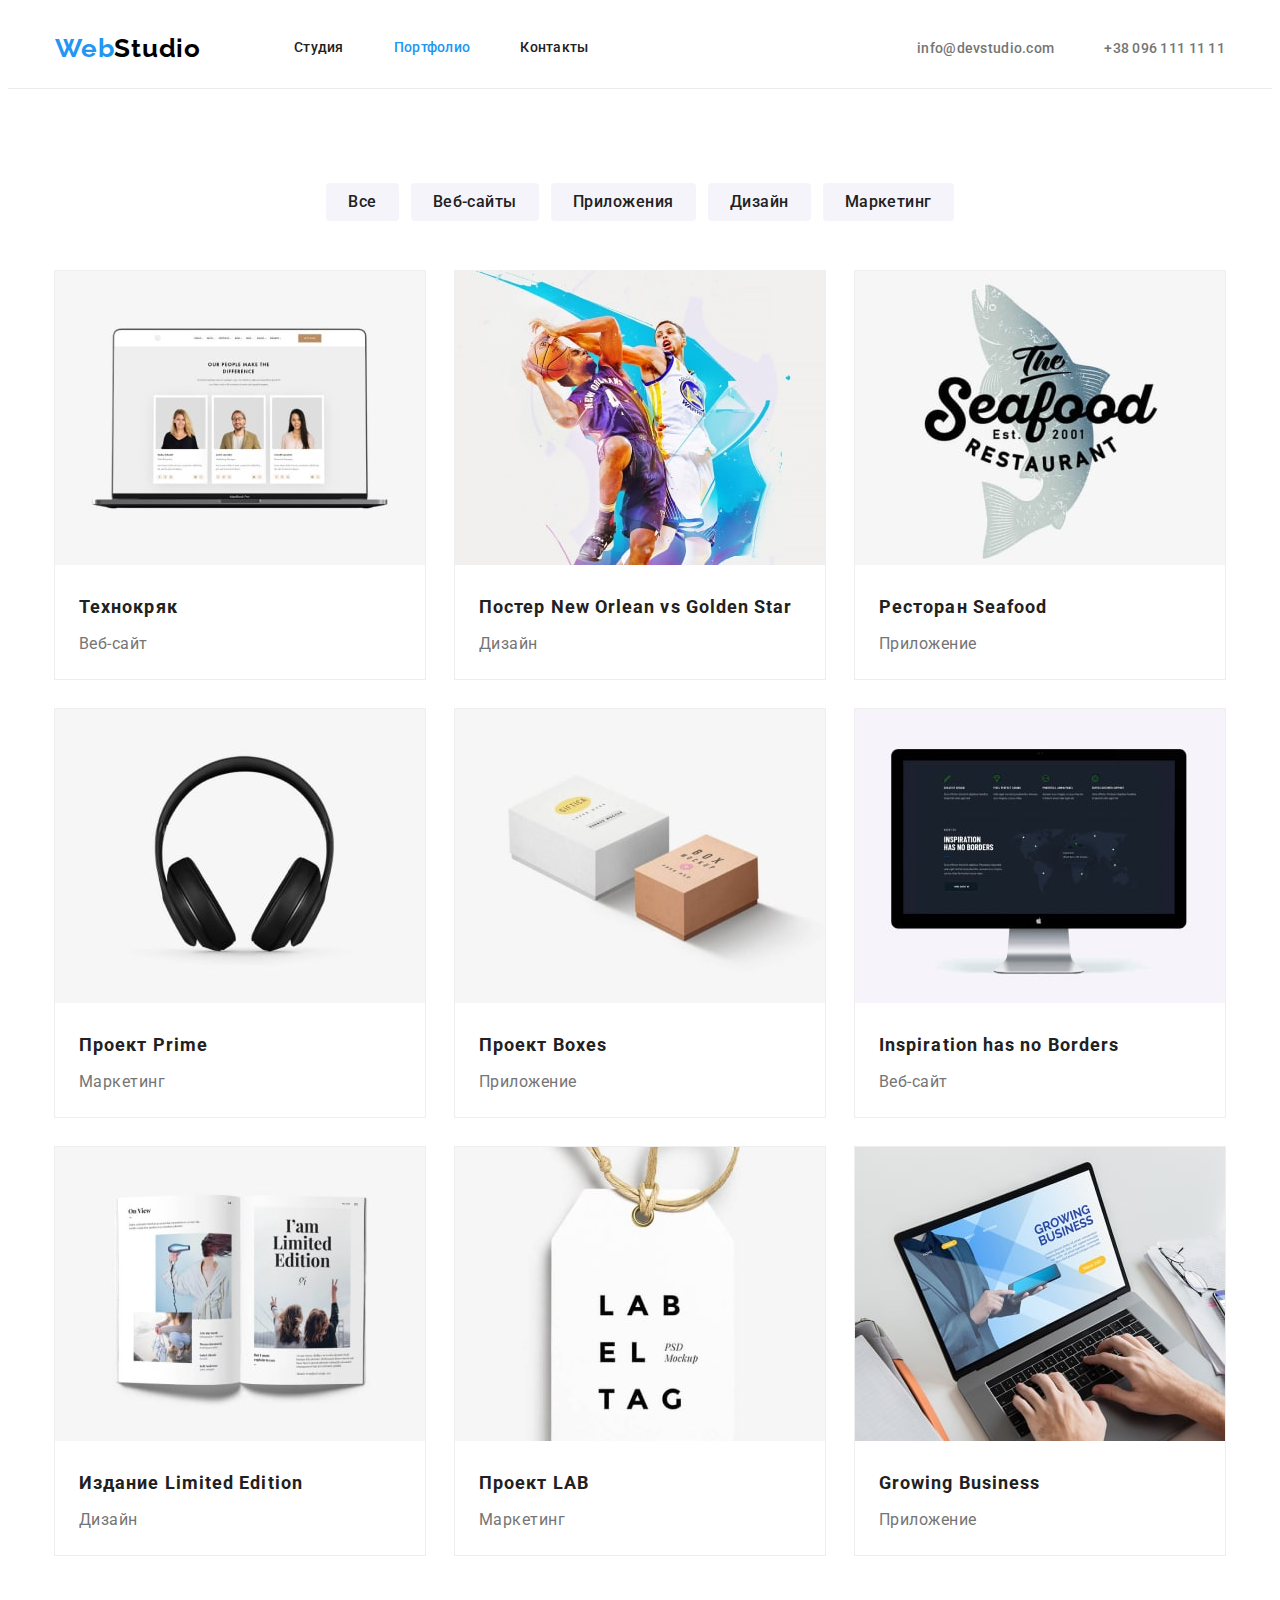
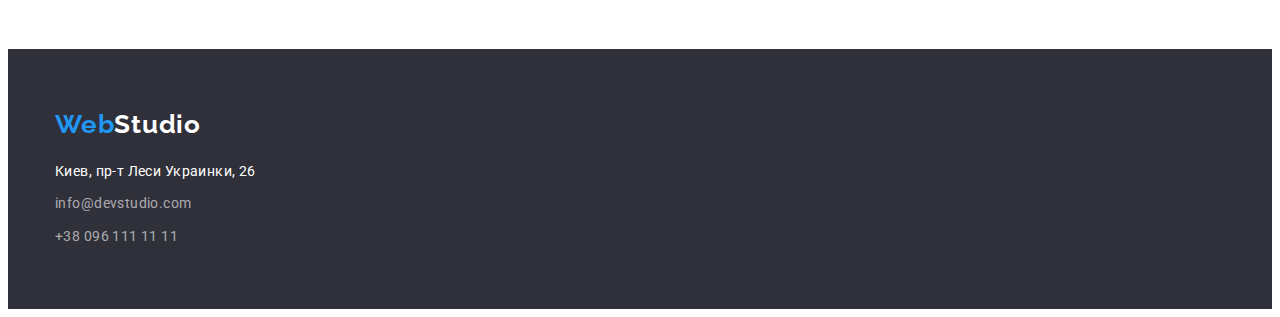
==== commit 0273003c: "Исправил футер, команду и хедер" ====
--- a/portfolio.html
+++ b/portfolio.html
@@ -105,21 +105,23 @@
        </div>
     </section>
 </main>
-    <footer class="footer conteiner">
-        <a href="" lang="en" class="logo logo-footer link"><span class="logo-accent">Web</span>Studio</a>
-        <address class="address">
-            <ul class="address-list list">
-                <li class="address-item">
-                    <a href="" class="address-link link">Киев, пр-т Леси Украинки, 26</a>
-                </li>
-                <li class="address-item">
-                    <a href="mailto:info@devstudio.com" lang="en" class="address-link info link">info@devstudio.com</a>
-                </li>
-                <li class="address-item">
-                    <a href="tel:+380961111111" class="address-link info link">+38 096 111 11 11</a>
-                </li>
-            </ul>
-        </address>
+    <footer class="footer">
+        <div class=" conteiner">
+            <a href="" lang="en" class="logo logo-footer link"><span class="logo-accent">Web</span>Studio</a>
+            <address class="address">
+                <ul class="address-list list">
+                    <li class="address-item">
+                        <a href="" class="address-link link">Киев, пр-т Леси Украинки, 26</a>
+                    </li>
+                    <li class="address-item">
+                        <a href="mailto:info@devstudio.com" lang="en" class="address-link info link">info@devstudio.com</a>
+                    </li>
+                    <li class="address-item">
+                        <a href="tel:+380961111111" class="address-link info link">+38 096 111 11 11</a>
+                    </li>
+                </ul>
+            </address>
+        </div>
     </footer>
  </body>
 </html>--- a/ccs/styles.css
+++ b/ccs/styles.css
@@ -89,11 +89,14 @@
 }
 
 /*----------Site naw----------*/
+.page-header {
+    border-bottom: 1px solid #ececec;
+}
+
 .main-nav {
     display: flex;
     align-items: center;
     justify-content: space-between;
-    border-bottom: 1px solid #ececec;
 }
 
 .nav-content {
@@ -175,13 +178,14 @@
 /* index.html */
 
 /* --------------------HERO-------------------- */
-.main-hero {
-    padding-top: 47px;
-    padding-bottom: 47px;
+.hero.section {
+    max-width: 1600px;
+    margin-left: auto;
+    margin-right: auto;
+    background-color: var(--primary-text-color);
 }
 
 .hero-content {
-    background-color: var(--primary-text-color);
     text-align: center;
     padding-top: 200px;
     padding-bottom: 200px;
@@ -214,6 +218,7 @@
 
 /* --------------------ADVANTAGE-------------------- */
 .advantage-list {
+    padding-top: 94px;
     display: flex;
     margin-left: -15px;
     margin-right: -15px;
@@ -262,9 +267,12 @@
 }
 
 /* --------------------TEAM-------------------- */
-.main-team {
+.main-team .conteiner {
     padding-top: 94px;
     padding-bottom: 94px;
+}
+
+.team {
     background-color: var(--secondary-bg-color);
 }
 .team-title {
@@ -310,9 +318,11 @@
 }
 /* --------------------FOOTER-------------------- */
 .footer {
+    background-color: var(--footer-bg-color);
+}
+.footer .conteiner {
     padding-top: 60px;
     padding-bottom: 60px;
-    background-color: var(--footer-bg-color);
 }
 
 /* --------------------portfolio.html-------------------- */
